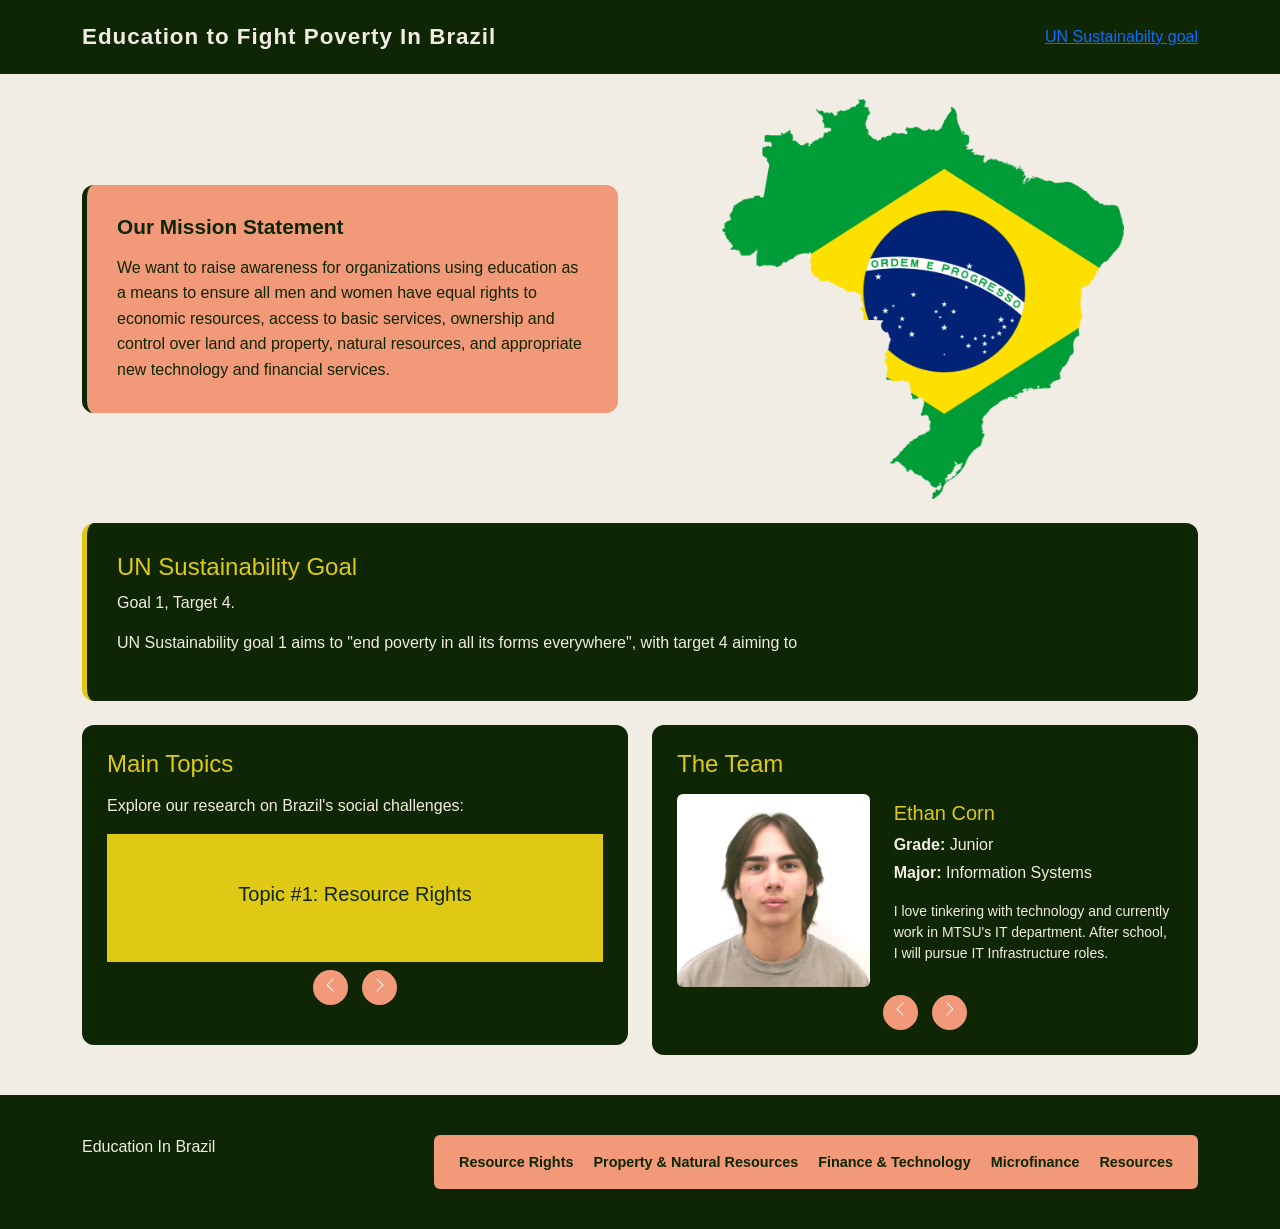
==== index.html @ 94aefee8 "added: subjects and links to topic carousel" ====
<!DOCTYPE html>
<html lang="en">
<head>
    <meta charset="UTF-8">
    <meta name="viewport" content="width=device-width, initial-scale=1.0">
    <title>Education In Brazil</title>
    <!-- Bootstrap 5 CSS -->
    <link href="https://cdn.jsdelivr.net/npm/bootstrap@5.3.0/dist/css/bootstrap.min.css" rel="stylesheet">
    <!-- Custom Style -->
    <link rel="stylesheet" href="css/style.css">
</head>
<body>

    <!-- Nav Bar -->
    <nav class="navbar navbar-expand-lg">
        <div class="container">
            <a class="navbar-brand" href="#">Education to Fight Poverty In Brazil</a>
            <div class="collapse navbar-collapse justify-content-end">
                <ul class="navbar-nav">
                    <a href = "https://sdgs.un.org/goals/goal1">UN Sustainabilty goal </a>
                </ul>
            </div>
        </div>
    </nav>

    <div class="container">
        <div class="hero-mission-wrapper">
            <!-- Mission statement-->
            <div class="mission-statement">
                <h3 class="text-dark-green">Our Mission Statement</h3>
                <p>We want to raise awareness for organizations using education as a means to ensure all men and women
                    have equal rights to economic resources, access to basic services,
                    ownership and control over land and property, natural resources, and appropriate 
                    new technology and financial services.
                </p>
            </div>

            <!-- Hero section | deprecated but leaving this here just in case-->
            <div class="hero-section">
            </div>
        </div>

        <!-- UN goal text box -->
        <div class="un-goal-box mt-4">
            <h4>UN Sustainability Goal</h4>
            <p>Goal 1, Target 4.</p>
            <p>UN Sustainability goal 1 aims to "end poverty in all its forms everywhere", with target 4 aiming to</p>
        </div>

        <!-- Main Content Area -->
        <div class="row mt-4">
            <!-- this is the content carousel that links to the other pages-->
            <div class="col-lg-6">
                <div class="content-box">
                    <h4>Main Topics</h4>
                    <p>Explore our research on Brazil's social challenges:</p>
                    <div id="topicCarousel" class="carousel slide" data-bs-ride="carousel">
                        <div class="carousel-inner">
                            <div class="carousel-item active">
                                <a href="page1.html">
                                    <div class="p-5 text-center bg-warning text-dark-green rounded-20" style="background-color: var(--yellow) !important;">
                                        <h5>Topic #1: Resource Rights</h5>
                                    </div>
                                </a>
                            </div>
                            <div class="carousel-item">
                                <a href="page2.html">
                                    <div class="p-5 text-center bg-warning text-dark-green rounded-20" style="background-color: var(--yellow) !important;">
                                        <h5>Topic #2: Property & Resources</h5>
                                    </div>
                                </a>
                            </div>
                            <!-- More items as needed ensure that you rename the pages if you copy and paste -->

                                <div class="carousel-item">
                                <a href="page3.html">
                                    <div class="p-5 text-center bg-warning text-dark-green rounded-20" style="background-color: var(--yellow) !important;">
                                        <h5>Topic #3: Finance & Technology</h5>
                                    </div>
                                </a>
                            </div>
                                <div class="carousel-item">
                                <a href="Microfinance">
                                    <div class="p-5 text-center bg-warning text-dark-green rounded-20" style="background-color: var(--yellow) !important;">
                                        <h5>Topic #4: Microfinance</h5>
                                    </div>
                                </a>
                            </div>
                        </div>
                    </div>
                    <!-- Arrows below carousel -->
                    <div class="text-center mt-2">
                        <button class="carousel-control-prev" type="button" data-bs-target="#topicCarousel" data-bs-slide="prev">
                            <span class="carousel-control-prev-icon" aria-hidden="true"></span>
                        </button>
                        <button class="carousel-control-next" type="button" data-bs-target="#topicCarousel" data-bs-slide="next">
                            <span class="carousel-control-next-icon" aria-hidden="true"></span>
                        </button>
                    </div>
                </div>
            </div>

            <!-- Team Carousel -->
            <div class="col-lg-6">
                <div class="team-box">
                    <h4>The Team</h4>
                    <div id="teamCarousel" class="carousel slide" data-bs-interval="false">
                        <div class="carousel-inner">
                            <!-- Member 1-->
                            <div class="carousel-item active">
                                <div class="row align-items-center">
                                    <div class="col-5">
                                        <img src="images/ethan_corn_headshot_infs2400.jpg" class="img-fluid rounded" alt="Ethan Corn">
                                    </div>
                                    <div class="col-7">
                                        <h5 class="text-yellow">Ethan Corn</h5>
                                        <p class="mb-1"><strong>Grade:</strong> Junior </p>
                                        <p><strong>Major:</strong> Information Systems</p>
                                        <p class="small mt-2"> I love tinkering with technology and currently work in MTSU's IT department. After school, I will pursue IT Infrastructure roles.</p>
                                    </div>
                                </div>
                            </div>
                            <!-- Member 2 -->
                            <div class="carousel-item">
                                <div class="row align-items-center">
                                    <div class="col-5">
                                        <img src="images/index/IMG_2438.jpg" class="img-fluid rounded" alt="Aidan Hutson">
                                    </div>
                                    <div class="col-7">
                                        <h5 class="text-yellow">Aidan Hutson</h5>
                                        <p class="mb-1"><strong>Grade:</strong> Sophomore</p>
                                        <p><strong>Major:</strong> Information Systems</p>
                                        <p class="small mt-2">
                                            <ul>
                                                <li>Created page 1 and page 2 of this website</li>
                                                <li>Helped to divide the tasks among us</li>
                                                <li>Created and lead the design inspiration powerpoint</li>
                                                <li>Helped identify core audience and values for the website</li>
                                                <li>Helped present and edited the presentation video</li>
                                            </ul>
                                        </p>
                                    </div>
                                </div>
                            </div>
                            <!-- Member 3 -->
                            <div class="carousel-item">
                                <div class="row align-items-center">
                                    <div class="col-5">
                                        <img src="https://via.placeholder.com/200x250?text=Member+3" class="img-fluid rounded" alt="Member 3">
                                    </div>
                                    <div class="col-7">
                                        <h5 class="text-yellow">Member Three</h5>
                                        <p class="mb-1"><strong>Grade:</strong> Senior</p>
                                        <p><strong>Major:</strong> Political Science</p>
                                        <p class="small mt-2">Description of contribution.</p>
                                    </div>
                                </div>
                            </div>
                            <!-- Member 4 -->
                            <div class="carousel-item">
                                <div class="row align-items-center">
                                    <div class="col-5">
                                        <img src="https://via.placeholder.com/200x250?text=Member+4" class="img-fluid rounded" alt="Member 4">
                                    </div>
                                    <div class="col-7">
                                        <h5 class="text-yellow">Member Four</h5>
                                        <p class="mb-1"><strong>Grade:</strong> Freshman</p>
                                        <p><strong>Major:</strong> Environmental Studies</p>
                                        <p class="small mt-2">Description of contribution.</p>
                                    </div>
                                </div>
                            </div>
                        </div>
                    </div>
                    <!-- Arrows below -->
                    <div class="text-center mt-2">
                        <button class="carousel-control-prev" type="button" data-bs-target="#teamCarousel" data-bs-slide="prev">
                            <span class="carousel-control-prev-icon" aria-hidden="true"></span>
                        </button>
                        <button class="carousel-control-next" type="button" data-bs-target="#teamCarousel" data-bs-slide="next">
                            <span class="carousel-control-next-icon" aria-hidden="true"></span>
                        </button>
                    </div>
                </div>
            </div>
        </div>
    </div>

    <!-- Footer -->
    <footer>
        <div class="container clearfix">
            <p class="float-start"> Education In Brazil</p>
            <div class="footer-nav-box">
                <ul class="d-flex align-items-center mb-0">
                    <li><a href="page1.html">Resource Rights</a></li>
                    <li><a href="page2.html">Property & Natural Resources</a></li>
                    <li><a href="page3.html">Finance & Technology</a></li>
                    <li><a href="page4.html">Microfinance</a></li>
                    <li><a href="resources.html">Resources</a></li>
                </ul>
            </div>
        </div>
    </footer>

    <!-- Bootstrap 5 JS Bundle -->
    <script src="https://cdn.jsdelivr.net/npm/bootstrap@5.3.0/dist/js/bootstrap.bundle.min.js"></script>

</body>
</html>
---- css/style.css ----
/* Brazil Social Issues - Theme Colors */
:root {
    --dark-green: #0E2603;
    --yellow: #DFC914;
    --off-white: #F2EDE4;
    --rust: #A65E44;
    --peach: #F29979;
}

body {
    background-color: var(--off-white);
    color: var(--dark-green);
    font-family: 'Segoe UI', Tahoma, Geneva, Verdana, sans-serif;
}

/* ---- Nav Bar ---- */
.navbar {
    background-color: var(--dark-green);
    padding: 15px 0;
}

.navbar-brand {
    color: var(--off-white) !important;
    font-weight: bold;
    font-size: 1.4rem;
    letter-spacing: 1px;
}

.navbar-nav .nav-link {
    color: var(--off-white) !important;
}

.navbar-nav .nav-link:hover {
    color: var(--yellow) !important;
}

/* ---- Hero Mission Wrapper ---- */
.hero-mission-wrapper {
    display: flex;
    gap: 30px;
    align-items: center;
    margin-top: 25px;
}

/* ---- Hero Section ---- */
.hero-section {
    background-color: var(--off-white);
    background-image: url('../images/index/Flag_map_of_brazil.png');
    background-size: contain;
    background-position: center;
    background-repeat: no-repeat;
    border-radius: 20px;
    padding: 40px;
    min-height: 400px;
    flex: 1;
    position: relative;
    overflow: hidden;
}

.hero-section .hero-image-placeholder {
    color: var(--off-white);
    font-size: 1.2rem;
    opacity: 0.6;
}

.hero-section .mission-box {
    background-color: var(--peach);
    color: var(--dark-green);
    padding: 25px 30px;
    border-radius: 8px;
}

.hero-section .mission-box h3 {
    font-size: 1.3rem;
    font-weight: bold;
    margin-bottom: 10px;
}

.hero-section .mission-box p {
    margin-bottom: 0;
    font-size: 0.95rem;
}

/* ---- Mission Statement ---- */
.mission-statement {
    background-color: var(--peach);
    color: var(--dark-green);
    padding: 30px;
    border-radius: 12px;
    border-left: 5px solid var(--dark-green);
    flex: 1;
}

.mission-statement h3 {
    margin-top: 0;
    margin-bottom: 15px;
    font-size: 1.3rem;
    font-weight: bold;
}

.mission-statement p {
    margin-bottom: 0;
    line-height: 1.6;
}

/* ---- UN Goal Box ---- */
.un-goal-box {
    background-color: var(--dark-green);
    color: var(--off-white);
    padding: 30px;
    border-radius: 12px;
    border-left: 5px solid var(--yellow);
}

.un-goal-box h4 {
    color: var(--yellow);
    margin-bottom: 10px;
}

/* ---- Content Row ---- */
.content-row {
    margin-top: 25px;
}

.content-box {
    background-color: var(--dark-green);
    color: var(--off-white);
    padding: 25px;
    border-radius: 12px;
    min-height: 320px;
}

.content-box h4 {
    color: var(--yellow);
    margin-bottom: 15px;
}

.content-box .carousel-item a {
    text-decoration: none;
}

.content-box .carousel-slide {
    background-color: var(--rust);
    color: var(--off-white);
    padding: 40px 20px;
    border-radius: 10px;
    text-align: center;
}

.content-box .carousel-slide h5 {
    margin: 0;
    font-size: 1.1rem;
}

/* Topic carousel arrows - below content, visible */
.content-box .carousel-control-prev,
.content-box .carousel-control-next {
    position: relative;
    display: inline-block;
    width: 35px;
    height: 35px;
    background-color: var(--peach);
    border-radius: 50%;
    opacity: 1;
    margin: 0 5px;
}

.content-box .carousel-control-prev:hover,
.content-box .carousel-control-next:hover {
    background-color: var(--rust);
}

.content-box .carousel-control-prev-icon,
.content-box .carousel-control-next-icon {
    width: 16px;
    height: 16px;
}

/* Team Box (combined photo + info) */
.team-box {
    background-color: var(--dark-green);
    color: var(--off-white);
    padding: 25px;
    border-radius: 12px;
    min-height: 320px;
}

.team-box h4 {
    color: var(--yellow);
    margin-bottom: 15px;
}

.team-box .carousel-item img {
    border-radius: 8px;
}

.team-box .carousel-control-prev,
.team-box .carousel-control-next {
    position: relative;
    display: inline-block;
    width: 35px;
    height: 35px;
    background-color: var(--peach);
    border-radius: 50%;
    opacity: 1;
    margin: 0 5px;
}

.team-box .carousel-control-prev:hover,
.team-box .carousel-control-next:hover {
    background-color: var(--rust);
}

.team-box .carousel-control-prev-icon,
.team-box .carousel-control-next-icon {
    width: 16px;
    height: 16px;
}

/* ---- Footer ---- */
footer {
    background-color: var(--dark-green);
    color: var(--off-white);
    padding: 40px 0;
    margin-top: 40px;
}

.footer-nav-box {
    background-color: var(--peach);
    padding: 15px 25px;
    color: var(--dark-green);
    border-radius: 6px;
    float: right;
}

.footer-nav-box ul {
    list-style: none;
    padding: 0;
    margin: 0;
    display: flex;
    gap: 20px;
}

.footer-nav-box a {
    color: var(--dark-green);
    text-decoration: none;
    font-weight: bold;
    font-size: 0.9rem;
}

.footer-nav-box a:hover {
    color: var(--off-white);
}

/* ---- Utility ---- */
.text-dark-green { color: var(--dark-green); }
.text-yellow { color: var(--yellow); }
.text-peach { color: var(--peach); }

/* ---- Content Page Styles ---- */
.header-banner {
    background-color: var(--dark-green);
    color: var(--off-white);
    padding: 50px 0;
    margin-bottom: 30px;
    border-bottom: 4px solid var(--peach);
}

.header-banner h1 {
    color: var(--off-white);
}

.header-banner .lead {
    color: var(--peach);
}

.content-main {
    background: white;
    padding: 35px;
    border-radius: 10px;
    min-height: 500px;
}

.sidebar-nav {
    background-color: var(--dark-green);
    color: var(--off-white);
    padding: 20px;
    border-radius: 10px;
}

.sidebar-nav a {
    color: var(--yellow);
    text-decoration: none;
    display: block;
    padding: 10px 0;
    border-bottom: 1px solid rgba(255,255,255,0.1);
}

.sidebar-nav a:hover {
    color: var(--peach);
}

.stat-box {
    background-color: var(--off-white);
    border-left: 4px solid var(--yellow);
    padding: 20px;
}
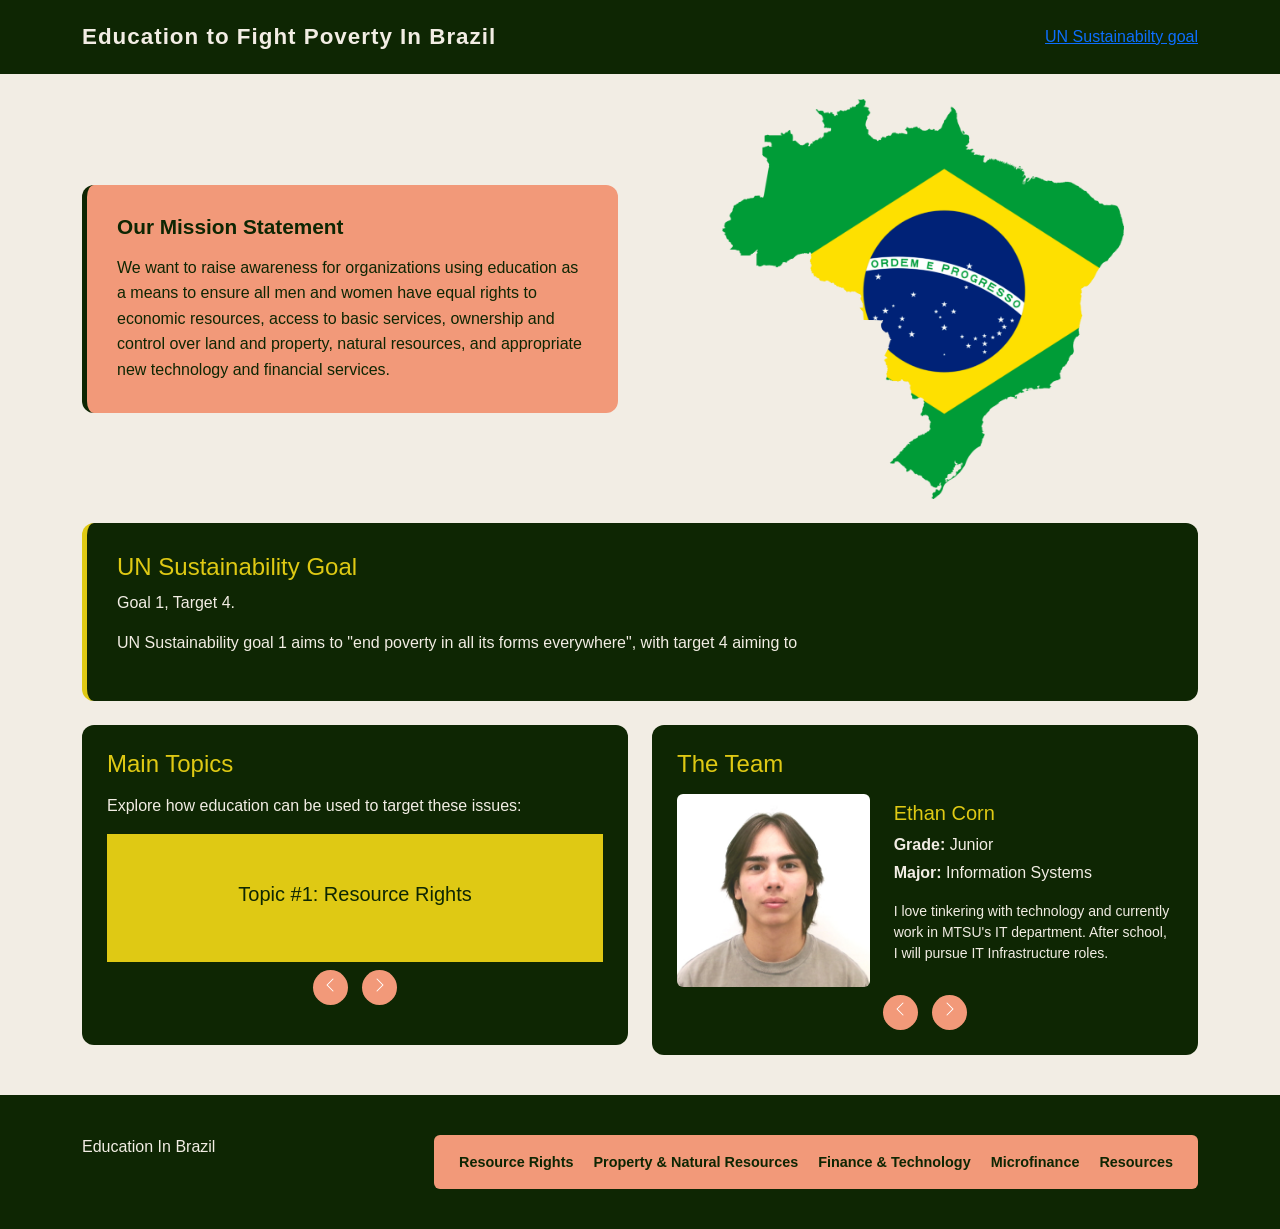
==== commit 033270e3: "deleted: <hr> tag from sidebar, was from when i was experimenting with how to implement, slipped by " ====
--- a/index.html
+++ b/index.html
@@ -53,7 +53,7 @@
             <div class="col-lg-6">
                 <div class="content-box">
                     <h4>Main Topics</h4>
-                    <p>Explore our research on Brazil's social challenges:</p>
+                    <p>Explore how education can be used to target these issues: </p>
                     <div id="topicCarousel" class="carousel slide" data-bs-ride="carousel">
                         <div class="carousel-inner">
                             <div class="carousel-item active">
@@ -80,9 +80,16 @@
                                 </a>
                             </div>
                                 <div class="carousel-item">
-                                <a href="Microfinance">
+                                <a href="page4.html">
                                     <div class="p-5 text-center bg-warning text-dark-green rounded-20" style="background-color: var(--yellow) !important;">
                                         <h5>Topic #4: Microfinance</h5>
+                                    </div>
+                                </a>
+                            </div>
+                                <div class="carousel-item">
+                                <a href="resources.html">
+                                    <div class="p-5 text-center bg-warning text-dark-green rounded-20" style="background-color: var(--yellow) !important;">
+                                        <h5>Resources</h5>
                                     </div>
                                 </a>
                             </div>
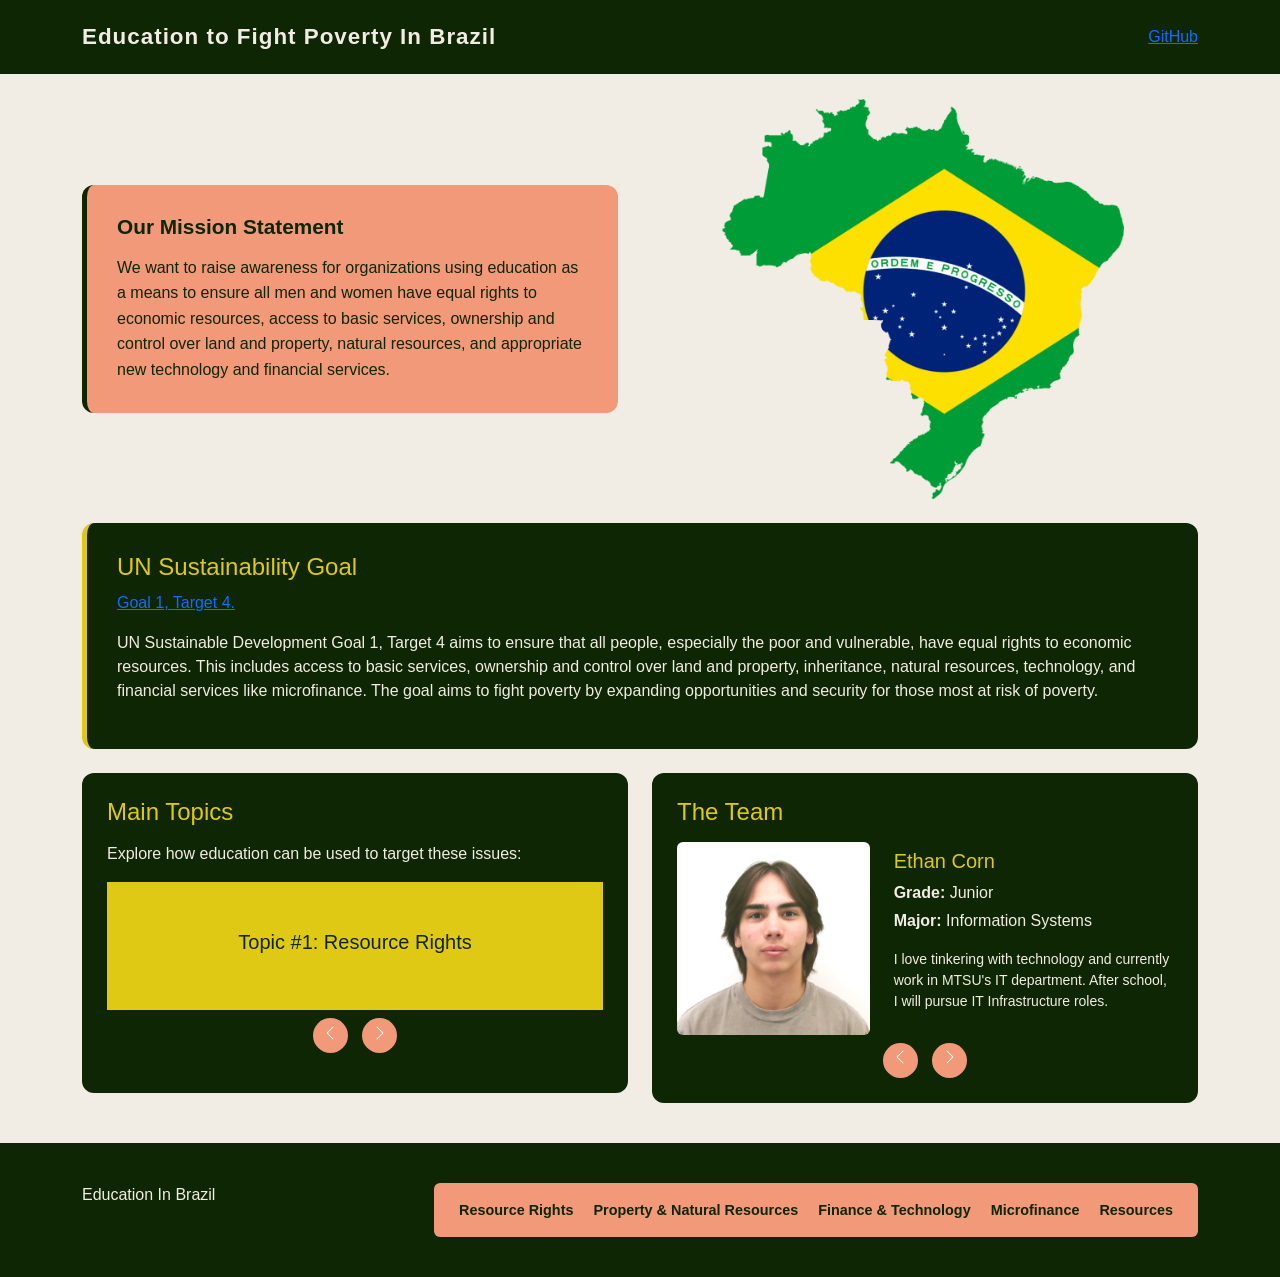
==== commit f80a41c4: "deleted: styles.css (deprecated)" ====
--- a/index.html
+++ b/index.html
@@ -17,7 +17,7 @@
             <a class="navbar-brand" href="#">Education to Fight Poverty In Brazil</a>
             <div class="collapse navbar-collapse justify-content-end">
                 <ul class="navbar-nav">
-                    <a href = "https://sdgs.un.org/goals/goal1">UN Sustainabilty goal </a>
+                    <a href = "https://github.com/ethancorn21/infs-2400-brazil">GitHub</a>
                 </ul>
             </div>
         </div>
@@ -43,8 +43,12 @@
         <!-- UN goal text box -->
         <div class="un-goal-box mt-4">
             <h4>UN Sustainability Goal</h4>
-            <p>Goal 1, Target 4.</p>
-            <p>UN Sustainability goal 1 aims to "end poverty in all its forms everywhere", with target 4 aiming to</p>
+            <p><a href = "https://sdgs.un.org/goals/goal1#targets_and_indicators">Goal 1, Target 4.</a></p>
+            <p>UN Sustainable Development Goal 1, Target 4 aims to ensure that all people,
+                especially the poor and vulnerable, have equal rights to economic resources.
+                This includes access to basic services, ownership and control over land and property,
+                inheritance, natural resources, technology, and financial services like microfinance.
+                The goal aims to fight poverty by expanding opportunities and security for those most at risk of poverty.</p>
         </div>
 
         <!-- Main Content Area -->
@@ -117,7 +121,7 @@
                             <div class="carousel-item active">
                                 <div class="row align-items-center">
                                     <div class="col-5">
-                                        <img src="images/ethan_corn_headshot_infs2400.jpg" class="img-fluid rounded" alt="Ethan Corn">
+                                        <img src="images/index/ethan_corn_headshot_infs2400.jpg" class="img-fluid rounded" alt="Ethan Corn">
                                     </div>
                                     <div class="col-7">
                                         <h5 class="text-yellow">Ethan Corn</h5>
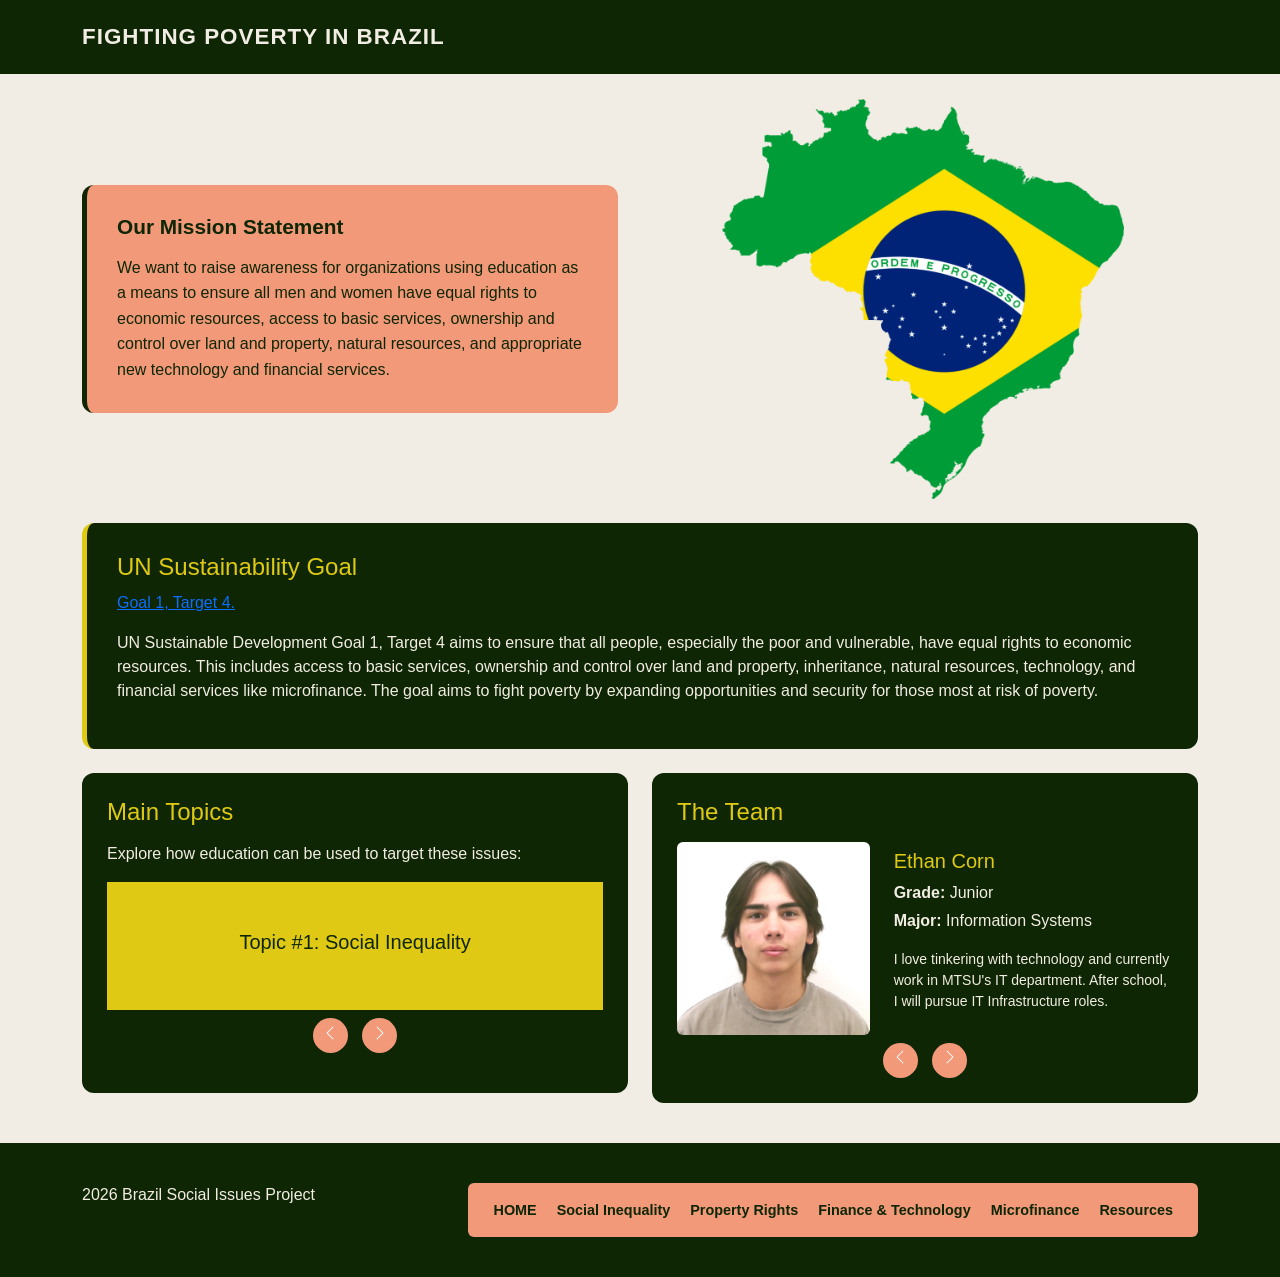
==== commit 03f8c408: "CHANGED EVERYTHING" ====
--- a/index.html
+++ b/index.html
@@ -14,12 +14,7 @@
     <!-- Nav Bar -->
     <nav class="navbar navbar-expand-lg">
         <div class="container">
-            <a class="navbar-brand" href="#">Education to Fight Poverty In Brazil</a>
-            <div class="collapse navbar-collapse justify-content-end">
-                <ul class="navbar-nav">
-                    <a href = "https://github.com/ethancorn21/infs-2400-brazil">GitHub</a>
-                </ul>
-            </div>
+            <a class="navbar-brand" href="index.html">FIGHTING POVERTY IN BRAZIL</a>
         </div>
     </nav>
 
@@ -63,14 +58,14 @@
                             <div class="carousel-item active">
                                 <a href="page1.html">
                                     <div class="p-5 text-center bg-warning text-dark-green rounded-20" style="background-color: var(--yellow) !important;">
-                                        <h5>Topic #1: Resource Rights</h5>
+                                        <h5>Topic #1: Social Inequality</h5>
                                     </div>
                                 </a>
                             </div>
                             <div class="carousel-item">
                                 <a href="page2.html">
                                     <div class="p-5 text-center bg-warning text-dark-green rounded-20" style="background-color: var(--yellow) !important;">
-                                        <h5>Topic #2: Property & Resources</h5>
+                                        <h5>Topic #2: Property Rights</h5>
                                     </div>
                                 </a>
                             </div>
@@ -200,11 +195,12 @@
     <!-- Footer -->
     <footer>
         <div class="container clearfix">
-            <p class="float-start"> Education In Brazil</p>
+            <p class="float-start">2026 Brazil Social Issues Project</p>
             <div class="footer-nav-box">
                 <ul class="d-flex align-items-center mb-0">
-                    <li><a href="page1.html">Resource Rights</a></li>
-                    <li><a href="page2.html">Property & Natural Resources</a></li>
+                    <li><a href="index.html">HOME</a></li>
+                    <li><a href="page1.html">Social Inequality</a></li>
+                    <li><a href="page2.html">Property Rights</a></li>
                     <li><a href="page3.html">Finance & Technology</a></li>
                     <li><a href="page4.html">Microfinance</a></li>
                     <li><a href="resources.html">Resources</a></li>
@@ -212,7 +208,6 @@
             </div>
         </div>
     </footer>
-
     <!-- Bootstrap 5 JS Bundle -->
     <script src="https://cdn.jsdelivr.net/npm/bootstrap@5.3.0/dist/js/bootstrap.bundle.min.js"></script>
 
--- a/css/style.css
+++ b/css/style.css
@@ -266,9 +266,6 @@
     border-bottom: 4px solid var(--peach);
 }
 
-.header-banner h1 {
-    color: var(--off-white);
-}
 
 .header-banner .lead {
     color: var(--peach);
@@ -305,3 +302,11 @@
     border-left: 4px solid var(--yellow);
     padding: 20px;
 }
+
+/* Mobile navbar fix */
+@media (max-width: 576px) {
+    .navbar-brand {
+        font-size: 1rem !important;
+        white-space: normal;
+    }
+}
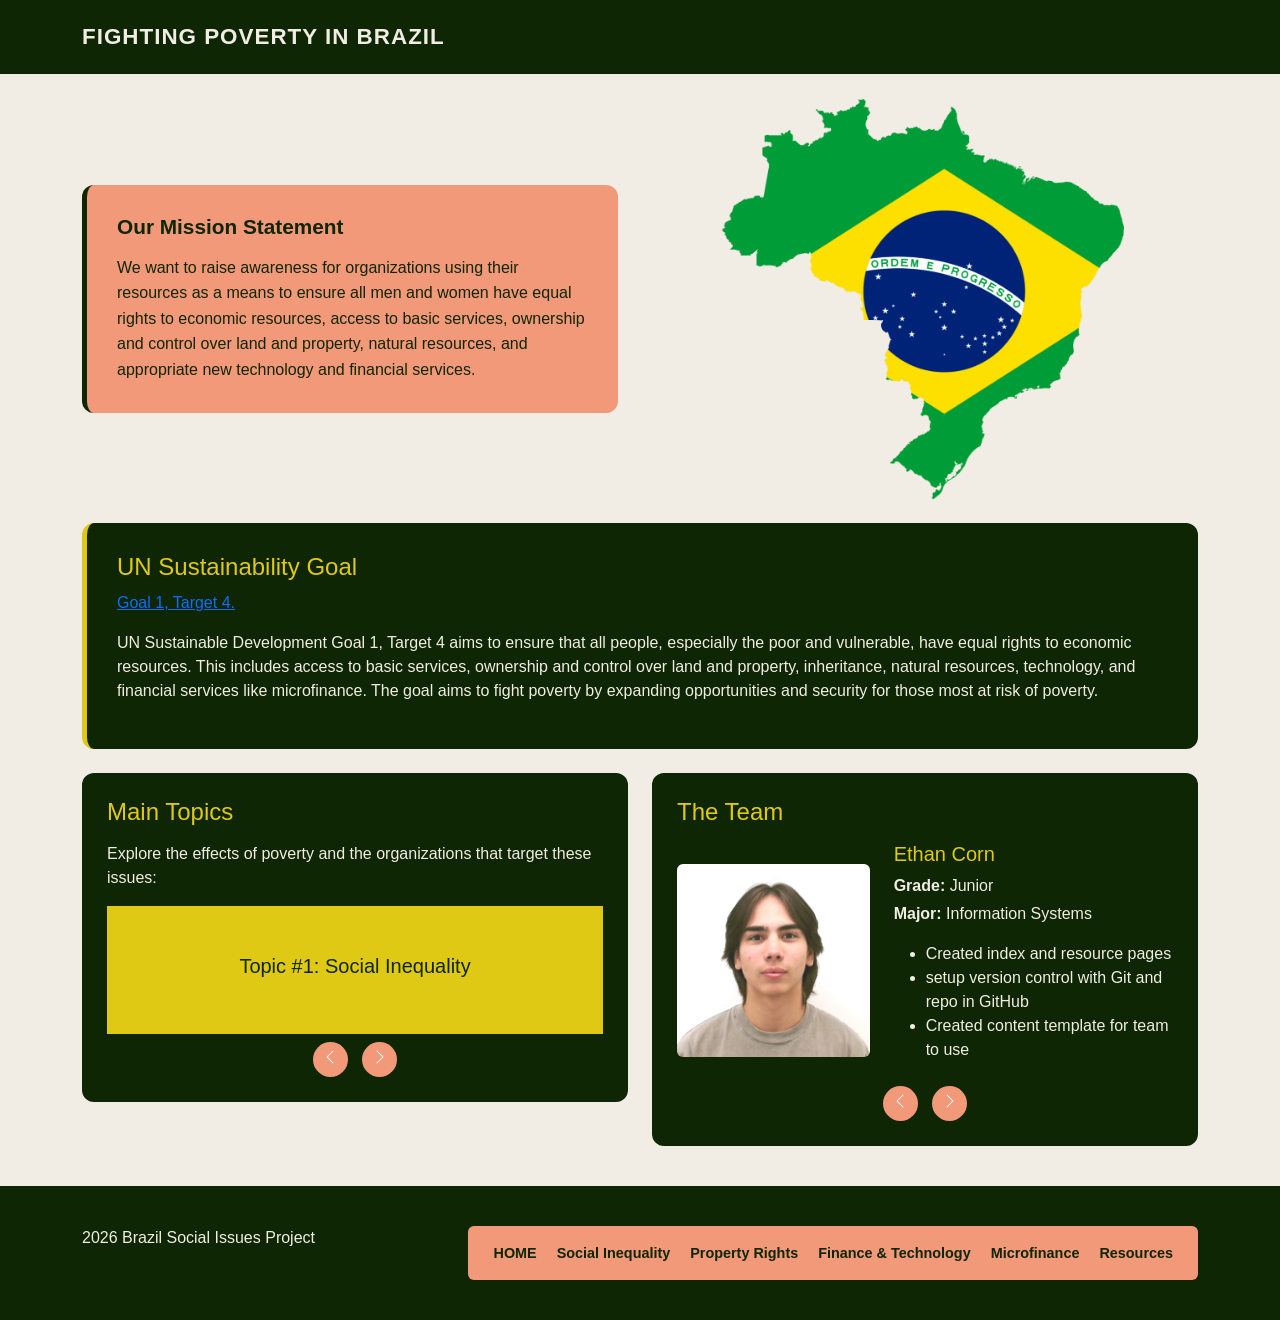
==== commit 79d3b926: "added: team members to carousel & changed wording around" ====
--- a/index.html
+++ b/index.html
@@ -23,7 +23,7 @@
             <!-- Mission statement-->
             <div class="mission-statement">
                 <h3 class="text-dark-green">Our Mission Statement</h3>
-                <p>We want to raise awareness for organizations using education as a means to ensure all men and women
+                <p>We want to raise awareness for organizations using their resources as a means to ensure all men and women
                     have equal rights to economic resources, access to basic services,
                     ownership and control over land and property, natural resources, and appropriate 
                     new technology and financial services.
@@ -52,7 +52,7 @@
             <div class="col-lg-6">
                 <div class="content-box">
                     <h4>Main Topics</h4>
-                    <p>Explore how education can be used to target these issues: </p>
+                    <p>Explore the effects of poverty and the organizations that target these issues: </p>
                     <div id="topicCarousel" class="carousel slide" data-bs-ride="carousel">
                         <div class="carousel-inner">
                             <div class="carousel-item active">
@@ -122,7 +122,13 @@
                                         <h5 class="text-yellow">Ethan Corn</h5>
                                         <p class="mb-1"><strong>Grade:</strong> Junior </p>
                                         <p><strong>Major:</strong> Information Systems</p>
-                                        <p class="small mt-2"> I love tinkering with technology and currently work in MTSU's IT department. After school, I will pursue IT Infrastructure roles.</p>
+                                        <p class="small mt-2">
+                                            <ul>
+                                                <li>Created index and resource pages</li>
+                                                <li>setup version control with Git and repo in GitHub</li>
+                                                <li>Created content template for team to use</li>
+                                            </ul>
+                                            </p>
                                     </div>
                                 </div>
                             </div>
@@ -152,27 +158,40 @@
                             <div class="carousel-item">
                                 <div class="row align-items-center">
                                     <div class="col-5">
-                                        <img src="https://via.placeholder.com/200x250?text=Member+3" class="img-fluid rounded" alt="Member 3">
-                                    </div>
-                                    <div class="col-7">
-                                        <h5 class="text-yellow">Member Three</h5>
-                                        <p class="mb-1"><strong>Grade:</strong> Senior</p>
-                                        <p><strong>Major:</strong> Political Science</p>
-                                        <p class="small mt-2">Description of contribution.</p>
-                                    </div>
+                                        <img src="images/index/justin_kostmayer_headshot_infs2400.jpeg" class="img-fluid rounded" alt="Justin Kostmayer">
+                                    </div>
+                                    <div class="col-7">
+                                        <h5 class="text-yellow">Justin Kostmayer</h5>
+                                        <p class="mb-1"><strong>Grade:</strong> Sophomore</p>
+                                        <p><strong>Major:</strong> Information Systems</p>
+                                        <p class="small mt-2">
+                                            <ul>
+                                                <li>Created page 3 and page 4. </li>
+                                                <li>Helped present the presentation video</li>
+                                                <li>Managed writing the ten design principles to help with site design.</li>
+                                                <li>Organized team meetings & notes</li>
+                                            </ul>
+                                        </p>
+                                        </div>
                                 </div>
                             </div>
                             <!-- Member 4 -->
                             <div class="carousel-item">
                                 <div class="row align-items-center">
                                     <div class="col-5">
-                                        <img src="https://via.placeholder.com/200x250?text=Member+4" class="img-fluid rounded" alt="Member 4">
-                                    </div>
-                                    <div class="col-7">
-                                        <h5 class="text-yellow">Member Four</h5>
+                                        <img src="images/index/engy_nagib_headshot_infs_2400.jpeg" class="img-fluid rounded" alt="Member 4">
+                                    </div>
+                                    <div class="col-7">
+                                        <h5 class="text-yellow">Engy Nagib</h5>
                                         <p class="mb-1"><strong>Grade:</strong> Freshman</p>
-                                        <p><strong>Major:</strong> Environmental Studies</p>
-                                        <p class="small mt-2">Description of contribution.</p>
+                                        <p><strong>Major:</strong> Information Systems</p>
+                                        <p class="small mt-2">
+                                            <ul>
+                                                <li>Design</li>
+                                                <li>formatting</li>
+                                                <li>ensuring project stayed within scope of proposal</li>
+                                            </ul>
+                                        </p>
                                     </div>
                                 </div>
                             </div>
